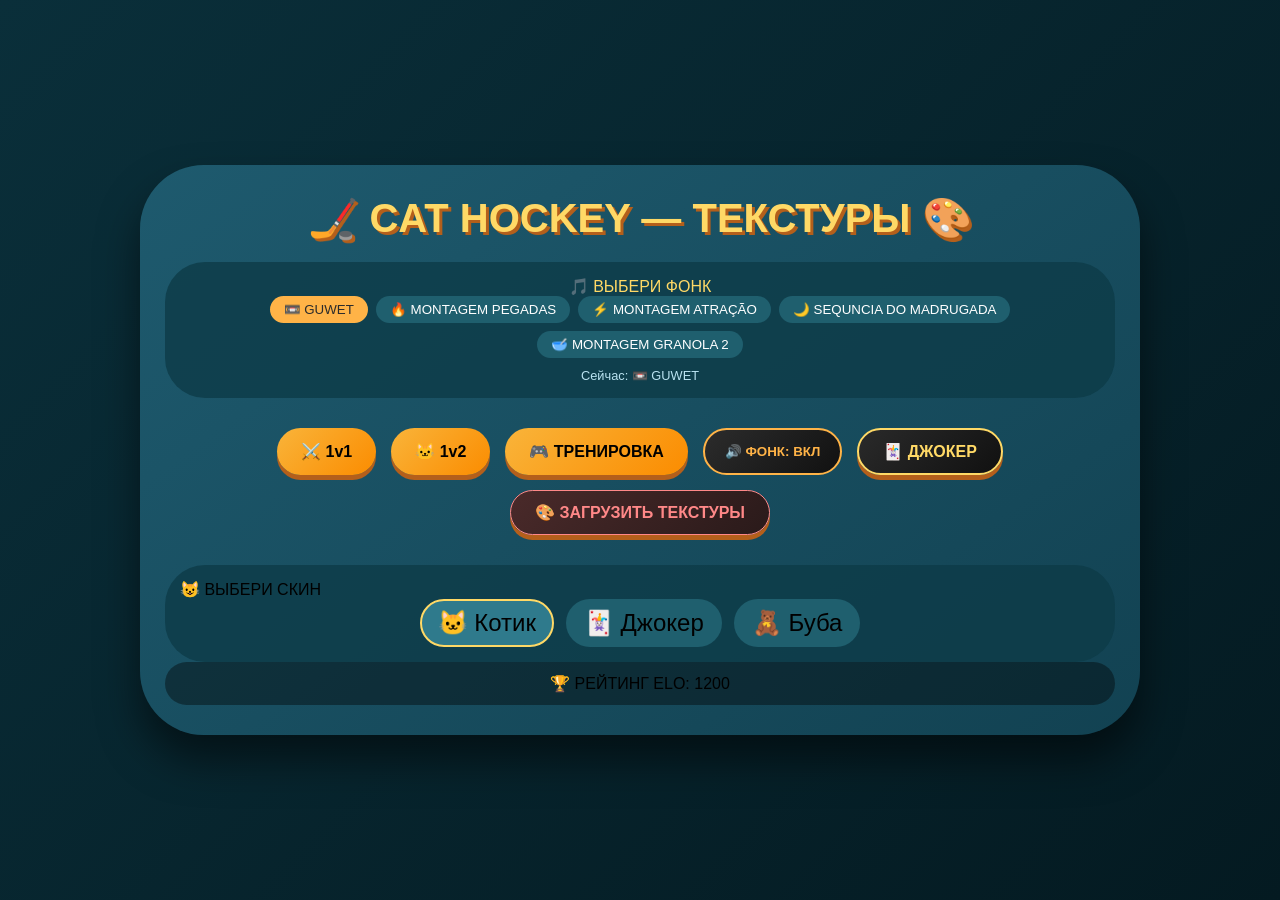
==== game/index.html @ 1088d9c3 "Create index.html" ====
<!DOCTYPE html>
<html lang="ru">
<head>
    <meta charset="UTF-8">
    <meta name="viewport" content="width=device-width, initial-scale=1.0, user-scalable=no, viewport-fit=cover">
    <title>CAT HOCKEY — ЗАГРУЗОЧНОЕ МЕНЮ</title>
    <style>
        * {
            user-select: none;
            touch-action: none;
            box-sizing: border-box;
            margin: 0;
            padding: 0;
        }

        body {
            background: linear-gradient(135deg, #0a2f3a 0%, #041a21 100%);
            min-height: 100vh;
            display: flex;
            justify-content: center;
            align-items: center;
            font-family: 'Segoe UI', 'Quicksand', sans-serif;
            padding: 20px;
            overscroll-behavior: none;
        }

        .main-menu {
            background: linear-gradient(145deg, #1e5a6e, #124252);
            border-radius: 64px;
            padding: 30px 25px;
            max-width: 1000px;
            width: 100%;
            box-shadow: 0 25px 40px rgba(0,0,0,0.5);
            max-height: 90vh;
            overflow-y: auto;
            overscroll-behavior: contain;
            touch-action: pan-y;
        }

        .game-container {
            background: linear-gradient(145deg, #1e5a6e, #124252);
            border-radius: 64px;
            padding: 30px 25px;
            max-width: 1000px;
            width: 100%;
            box-shadow: 0 25px 40px rgba(0,0,0,0.5);
            touch-action: none;
            overscroll-behavior: none;
        }

        canvas {
            touch-action: none;
            display: block;
            margin: 0 auto;
            border-radius: 32px;
            width: 100%;
            height: auto;
            cursor: none;
            box-shadow: 0 0 0 3px white, 0 0 0 6px #b45f1b;
        }

        .game-title {
            font-size: 2.5rem;
            font-weight: 800;
            color: #ffd966;
            text-shadow: 3px 3px 0 #b45f1b;
            text-align: center;
        }

        .menu-buttons {
            display: flex;
            flex-wrap: wrap;
            gap: 15px;
            justify-content: center;
            margin: 30px 0;
        }

        .mode-btn, .joker-btn, .secret-btn {
            background: linear-gradient(135deg, #f9b43a, #fb8c00);
            border: none;
            font-weight: bold;
            font-size: 1rem;
            padding: 12px 24px;
            border-radius: 60px;
            cursor: pointer;
            box-shadow: 0 5px 0 #b45f1b;
            transition: 0.05s linear;
        }

        .secret-btn {
            background: linear-gradient(135deg, #4a2a2a, #2a1a1a);
            color: #ff8888;
            border: 1px solid #ff8888;
        }

        .joker-btn {
            background: linear-gradient(135deg, #2a2a2a, #111);
            color: #ffd966;
            border: 2px solid #ffd966;
            animation: jokerShake 0.5s infinite;
        }

        @keyframes jokerShake {
            0% { transform: translate(1px, 1px); }
            50% { transform: translate(-1px, -1px); }
            100% { transform: translate(1px, 1px); }
        }

        .fonk-btn {
            background: linear-gradient(135deg, #2c2c2c, #111);
            color: #ffb347;
            border: 2px solid #ffb347;
            padding: 10px 20px;
            border-radius: 60px;
            font-weight: bold;
            cursor: pointer;
        }

        .track-selector {
            background: #0d3b48cc;
            border-radius: 40px;
            padding: 15px;
            margin: 20px 0;
            text-align: center;
        }

        .track-buttons {
            display: flex;
            flex-wrap: wrap;
            justify-content: center;
            gap: 8px;
        }

        .track-btn {
            background: #1f5f6e;
            border: none;
            padding: 6px 14px;
            border-radius: 40px;
            color: white;
            cursor: pointer;
        }

        .track-btn.active {
            background: #ffb347;
            color: #2c2c2c;
        }

        .hidden {
            display: none;
        }

        .stats-panel {
            display: flex;
            justify-content: space-between;
            align-items: center;
            flex-wrap: wrap;
            gap: 12px;
            margin-top: 18px;
            background: #0d2f3bcc;
            padding: 12px 20px;
            border-radius: 60px;
            color: white;
        }

        .back-btn {
            background: #6c757d;
            border: none;
            padding: 8px 20px;
            border-radius: 40px;
            color: white;
            cursor: pointer;
        }

        .skins-grid {
            display: flex;
            gap: 12px;
            justify-content: center;
            flex-wrap: wrap;
        }

        .skin-card {
            background: #1f5f6e;
            border-radius: 30px;
            padding: 8px 16px;
            cursor: pointer;
            text-align: center;
            font-size: 1.5rem;
            border: 2px solid transparent;
            transition: 0.1s;
        }

        .skin-card.selected {
            border-color: #ffd966;
            background: #2f7a8c;
        }

        @media (max-width: 600px) {
            .mode-btn, .joker-btn, .secret-btn { font-size: 0.8rem; padding: 8px 16px; }
            .game-title { font-size: 1.8rem; }
        }

        /* Стили для секретного модального окна (загрузка текстур) */
        .texture-modal {
            position: fixed;
            top: 0;
            left: 0;
            width: 100%;
            height: 100%;
            background: rgba(0,0,0,0.95);
            display: flex;
            justify-content: center;
            align-items: center;
            z-index: 2000;
        }
        .texture-modal-content {
            background: #1e3a3a;
            border-radius: 48px;
            padding: 25px;
            max-width: 400px;
            width: 90%;
            text-align: center;
            border: 3px solid #ffd966;
            color: white;
        }
        .texture-modal-content input {
            margin: 10px 0;
            padding: 8px;
            width: 100%;
            border-radius: 20px;
            border: none;
        }
        .texture-modal-content button {
            margin: 5px;
            padding: 8px 16px;
            border-radius: 30px;
            border: none;
            cursor: pointer;
            font-weight: bold;
        }
    </style>
</head>
<body>

<div id="mainMenu" class="main-menu">
    <div class="game-title">🏒 CAT HOCKEY — ТЕКСТУРЫ 🎨</div>
    
    <div class="track-selector">
        <div style="color:#ffd966;">🎵 ВЫБЕРИ ФОНК</div>
        <div class="track-buttons" id="trackButtonsContainer"></div>
        <div style="margin-top:10px; font-size:0.8rem; color:#b9e2f0;" id="currentTrackLabel">Сейчас: GUWET PHONK</div>
    </div>

    <div class="menu-buttons">
        <button class="mode-btn" data-mode="1v1">⚔️ 1v1</button>
        <button class="mode-btn" data-mode="1v2">🐱 1v2</button>
        <button class="mode-btn" data-mode="training">🎮 ТРЕНИРОВКА</button>
        <button class="fonk-btn" id="fonkControlBtn">🔊 ФОНК: ВКЛ</button>
        <button class="joker-btn" id="jokerBtn">🃏 ДЖОКЕР</button>
        <button class="secret-btn" id="openTextureBtn">🎨 ЗАГРУЗИТЬ ТЕКСТУРЫ</button>
    </div>

    <div class="skins-section" style="background:#0d3b48cc; border-radius:40px; padding:15px; margin-top:20px;">
        <div class="skins-title">😺 ВЫБЕРИ СКИН</div>
        <div class="skins-grid">
            <div class="skin-card" data-skin="🐱">🐱 Котик</div>
            <div class="skin-card" data-skin="🃏" data-special="joker">🃏 Джокер</div>
            <div class="skin-card" data-skin="🧸" data-special="buba">🧸 Буба</div>
        </div>
    </div>

    <div class="elo-preview" style="background:#00000066; border-radius:40px; padding:12px; text-align:center;">
        🏆 РЕЙТИНГ ELO: <span id="menuElo">1200</span>
    </div>
</div>

<div id="gameContainer" class="game-container hidden">
    <canvas id="gameCanvas" width="800" height="500"></canvas>
    <div class="stats-panel">
        <button id="backToMenuBtn" class="back-btn">🏠 МЕНЮ</button>
        <span>🐱 <span id="playerScore">0</span> : <span id="enemyScore">0</span> 🤖</span>
        <button id="resetMatchBtn" class="back-btn">🔄 СБРОС</button>
    </div>
</div>

<script>
    // ========== КАСТОМНЫЕ ТЕКСТУРЫ ==========
    let customIce = localStorage.getItem('customIce');
    let customCat = localStorage.getItem('customCat');
    let customEnemy = localStorage.getItem('customEnemy');
    
    const defaultIce = new Image();
    defaultIce.src = 'https://raw.githubusercontent.com/Artiktopik11/cat_hokey/main/game/of-ice-hockey-rink-textures-blue-ice-ice-rink-top-view-illustration-background-vector.jpg';
    const iceImage = new Image();
    const catImage = new Image();
    const enemyImage = new Image();
    
    if (customIce) iceImage.src = customIce;
    if (customCat) catImage.src = customCat;
    if (customEnemy) enemyImage.src = customEnemy;
    
    // ========== ДЖОКЕР ==========
    const jokerImage = new Image();
    jokerImage.src = 'https://raw.githubusercontent.com/Artiktopik11/cat_hokey/45be688f6e4f2f049f0396648eaae16518fbc074/game/joker-_1_.jpg';
    
    function showJokerRage() {
        const modal = document.createElement('div');
        modal.className = 'modal';
        modal.innerHTML = `
            <div class="modal-content" style="background:#1e3a3a; border-radius:48px; padding:20px; text-align:center; border:4px solid #ff4444;">
                <img src="${jokerImage.src}" style="width:100%; border-radius:32px;">
                <div style="font-family:'Courier New'; font-size:1.5rem; color:#ff4444; margin:15px;">💢 В СМЫСЛЕ БЛЯДЬ НЕ АКТИВИРОВАНА? 💢<br>Я БАЛЛЫ ПОЛГОДА КОПИЛ! 🎴</div>
                <button onclick="this.parentElement.parentElement.remove()" style="background:#ff4444; padding:10px 20px; border-radius:30px; border:none;">ЗАКРЫТЬ</button>
            </div>
        `;
        document.body.appendChild(modal);
    }
    
    // ========== МЕНЮ ЗАГРУЗКИ ТЕКСТУР ==========
    function openTextureMenu() {
        const modal = document.createElement('div');
        modal.className = 'texture-modal';
        modal.innerHTML = `
            <div class="texture-modal-content">
                <h3>🎨 ЗАГРУЗИ СВОИ ТЕКСТУРЫ</h3>
                <label>🧊 Лёд (фон):</label>
                <input type="file" id="iceInput" accept="image/*">
                <label>🐱 Кот (игрок):</label>
                <input type="file" id="catInput" accept="image/*">
                <label>👾 Враг:</label>
                <input type="file" id="enemyInput" accept="image/*">
                <div style="display: flex; justify-content: space-between; margin-top: 15px;">
                    <button id="resetTexturesBtn">СБРОСИТЬ ВСЁ</button>
                    <button id="closeTextureBtn">ЗАКРЫТЬ</button>
                </div>
                <small style="display: block; margin-top: 10px;">※ Картинки сохранятся в браузере</small>
            </div>
        `;
        document.body.appendChild(modal);
        
        modal.querySelector('#iceInput').onchange = (e) => {
            const file = e.target.files[0];
            if (file) {
                const reader = new FileReader();
                reader.onload = (ev) => {
                    localStorage.setItem('customIce', ev.target.result);
                    iceImage.src = ev.target.result;
                    alert('Лёд загружен! Перезайди в игру для обновления.');
                };
                reader.readAsDataURL(file);
            }
        };
        modal.querySelector('#catInput').onchange = (e) => {
            const file = e.target.files[0];
            if (file) {
                const reader = new FileReader();
                reader.onload = (ev) => {
                    localStorage.setItem('customCat', ev.target.result);
                    catImage.src = ev.target.result;
                    alert('Кот загружен! Перезайди в игру.');
                };
                reader.readAsDataURL(file);
            }
        };
        modal.querySelector('#enemyInput').onchange = (e) => {
            const file = e.target.files[0];
            if (file) {
                const reader = new FileReader();
                reader.onload = (ev) => {
                    localStorage.setItem('customEnemy', ev.target.result);
                    enemyImage.src = ev.target.result;
                    alert('Враг загружен!');
                };
                reader.readAsDataURL(file);
            }
        };
        modal.querySelector('#resetTexturesBtn').onclick = () => {
            localStorage.removeItem('customIce');
            localStorage.removeItem('customCat');
            localStorage.removeItem('customEnemy');
            iceImage.src = defaultIce.src;
            catImage.src = '';
            enemyImage.src = '';
            alert('Текстуры сброшены! Обнови страницу.');
            modal.remove();
            location.reload();
        };
        modal.querySelector('#closeTextureBtn').onclick = () => modal.remove();
    }
    
    // ========== ТРЕКИ (5 штук) ==========
    const TRACKS = {
        guwet: { name: '📼 GUWET', url: '033109582300.mp3' },
        montagem: { name: '🔥 MONTAGEM PEGADAS', url: 'n0m1ko%2C%20NVXUS%20%E2%80%94%20MONTAGEM%20PEGADAS%20(www.lightaudio.ru)%20(1).mp3' },
        montagemAtracao: { name: '⚡ MONTAGEM ATRAÇÃO', url: 'Blxze! , DJ LXILL, NVXUS — MONTAGEM ATRAÇÃO (www.lightaudio.ru).mp3' },
        sequencia: { name: '🌙 SEQUNCIA DO MADRUGADA', url: 'Elias_EE_-_SEQUNCIA_DO_MADRUGADA_ALT_VER_-_SLOWED_79679509.mp3' },
        granola: { name: '🥣 MONTAGEM GRANOLA 2', url: 'NVXUS, AzuriusS, BLXZE! , DJ LXILL — MONTAGEM GRANOLA 2 (www.lightaudio.ru).mp3' }
    };
    
    // Звуки
    const hitSound = new Audio('Udar.mp3');
    const whistleSound = new Audio('svistok.mp3');
    const crowdSound = new Audio('tribuna.mp3');
    crowdSound.loop = true;
    crowdSound.volume = 0.3;
    
    function playHit() { if (gameActive) { hitSound.currentTime = 0; hitSound.play().catch(e => {}); } }
    function playWhistle() { if (gameActive) { whistleSound.currentTime = 0; whistleSound.play().catch(e => {}); } }
    
    let currentTrackId = 'guwet';
    let audio = new Audio();
    let fonkEnabled = true;
    let gameActive = false;
    let selectedSkin = '🐱';
    let currentElo = 1200;
    let playerScore = 0, enemyScore = 0;
    let playerX = 365, enemyX = 365;
    let puck = { x: 400, y: 250, vx: 2.2, vy: -2.2, r: 9 };
    
    const canvas = document.getElementById('gameCanvas');
    const ctx = canvas.getContext('2d');
    canvas.width = 800; canvas.height = 500;
    
    function buildTrackButtons() {
        const container = document.getElementById('trackButtonsContainer');
        container.innerHTML = '';
        for (const [id, track] of Object.entries(TRACKS)) {
            const btn = document.createElement('button');
            btn.className = 'track-btn' + (id === currentTrackId ? ' active' : '');
            btn.textContent = track.name;
            btn.onclick = () => loadTrack(id);
            container.appendChild(btn);
        }
    }
    
    function loadTrack(trackId) {
        const track = TRACKS[trackId];
        if (!track) return;
        const wasPlaying = fonkEnabled && !audio.paused;
        audio.pause();
        audio = new Audio(track.url);
        audio.loop = true;
        audio.volume = 0.7;
        if (wasPlaying && fonkEnabled) audio.play().catch(e => {});
        currentTrackId = trackId;
        document.getElementById('currentTrackLabel').innerHTML = `Сейчас: ${track.name}`;
        document.querySelectorAll('.track-btn').forEach(btn => btn.classList.remove('active'));
        const idx = Object.keys(TRACKS).indexOf(trackId);
        if (document.querySelectorAll('.track-btn')[idx]) 
            document.querySelectorAll('.track-btn')[idx].classList.add('active');
    }
    
    function toggleFonk() {
        const btn = document.getElementById('fonkControlBtn');
        if (fonkEnabled) {
            audio.pause();
            fonkEnabled = false;
            btn.innerHTML = '🔇 ФОНК: ВЫКЛ';
            btn.style.background = '#444';
        } else {
            audio.play().catch(e => {});
            fonkEnabled = true;
            btn.innerHTML = '🔊 ФОНК: ВКЛ';
            btn.style.background = 'linear-gradient(135deg, #2c2c2c, #111)';
        }
    }
    
    function firstPlay() {
        if (fonkEnabled && audio.paused) audio.play().catch(e => {});
        document.removeEventListener('click', firstPlay);
        document.removeEventListener('touchstart', firstPlay);
    }
    document.addEventListener('click', firstPlay);
    document.addEventListener('touchstart', firstPlay);
    
    function updateGame() {
        if (!gameActive) return;
        puck.x += puck.vx;
        puck.y += puck.vy;
        if (puck.x - puck.r <= 0 || puck.x + puck.r >= 800) { puck.vx = -puck.vx; playHit(); }
        if (puck.y - puck.r <= 0) { puck.vy = Math.abs(puck.vy); playHit(); }
        if (puck.y + puck.r >= 485) { enemyScore++; playWhistle(); updateUI(); resetPuck(); }
        if (puck.y - puck.r <= 15) { playerScore++; playWhistle(); updateUI(); resetPuck(); }
        if (puck.y + puck.r >= 450 && puck.x + puck.r >= playerX && puck.x - puck.r <= playerX + 70) {
            let angle = ((puck.x - playerX) / 70 - 0.5) * 1.6;
            let sp = Math.hypot(puck.vx, puck.vy) * 1.08;
            puck.vx = Math.cos(angle) * sp;
            puck.vy = -Math.abs(Math.sin(angle) * sp);
            puck.y = 449 - puck.r;
            playHit();
        }
        let target = puck.x - 35;
        target = Math.min(Math.max(target, 10), 720);
        enemyX += (target - enemyX) * 0.09;
        if (puck.y - puck.r <= 51 && puck.y + puck.r >= 25 && puck.x + puck.r >= enemyX && puck.x - puck.r <= enemyX + 70) {
            let angle = ((puck.x - enemyX) / 70 - 0.5) * 1.5;
            let sp = Math.hypot(puck.vx, puck.vy) * 1.05;
            puck.vx = Math.cos(angle) * sp;
            puck.vy = Math.abs(Math.sin(angle) * sp);
            puck.y = 52;
            playHit();
        }
    }
    
    function resetPuck() { puck = { x: 400, y: 250, vx: (Math.random() - 0.5) * 3.5, vy: (Math.random() - 0.5) * 3, r: 9 }; }
    function updateUI() {
        document.getElementById('playerScore').innerText = playerScore;
        document.getElementById('enemyScore').innerText = enemyScore;
    }
    
    function draw() {
        ctx.clearRect(0, 0, 800, 500);
        // Фон (кастомный лёд или стандартный)
        if (customIce && iceImage.complete) ctx.drawImage(iceImage, 0, 0, 800, 500);
        else if (defaultIce.complete) ctx.drawImage(defaultIce, 0, 0, 800, 500);
        else { ctx.fillStyle = '#aacfaa'; ctx.fillRect(0, 0, 800, 500); }
        
        // Игрок (кастомный кот или скин-эмодзи)
        if (customCat && catImage.complete) ctx.drawImage(catImage, playerX, 450, 70, 26);
        else {
            ctx.fillStyle = '#4a704a';
            ctx.fillRect(playerX, 450, 70, 26);
            ctx.font = '26px monospace';
            ctx.fillStyle = '#f9f2cf';
            let skinChar = selectedSkin === '🃏' ? '🃏' : (selectedSkin === '🧸' ? '🧸' : '🐱');
            ctx.fillText(skinChar, playerX+22, 470);
        }
        
        // Враг (кастомный или стандартный)
        if (customEnemy && enemyImage.complete) ctx.drawImage(enemyImage, enemyX, 25, 70, 26);
        else {
            ctx.fillStyle = '#b57a4a';
            ctx.fillRect(enemyX, 25, 70, 26);
            ctx.fillStyle = '#2f2a1f';
            ctx.fillText('😾', enemyX+24, 48);
        }
        
        ctx.fillStyle = '#2a3a2a';
        ctx.beginPath();
        ctx.arc(puck.x, puck.y, 8, 0, Math.PI*2);
        ctx.fill();
    }
    
    function loop() { updateGame(); draw(); requestAnimationFrame(loop); }
    
    function startGame(mode) {
        gameActive = true;
        playerScore = 0; enemyScore = 0;
        updateUI(); resetPuck(); playerX = 365; enemyX = 365;
        if (crowdSound.paused) crowdSound.play().catch(e => {});
        document.getElementById('mainMenu').classList.add('hidden');
        document.getElementById('gameContainer').classList.remove('hidden');
    }
    
    function back() {
        gameActive = false;
        crowdSound.pause(); crowdSound.currentTime = 0;
        document.getElementById('mainMenu').classList.remove('hidden');
        document.getElementById('gameContainer').classList.add('hidden');
    }
    
    function resetMatch() { playerScore = 0; enemyScore = 0; updateUI(); resetPuck(); gameActive = true; }
    
    function move(e) {
        if (!gameActive) return;
        let rect = canvas.getBoundingClientRect();
        let x = (e.clientX - rect.left) * (800 / rect.width);
        playerX = Math.min(Math.max(x - 35, 10), 720);
    }
    
    canvas.addEventListener('mousemove', move);
    canvas.addEventListener('touchmove', (e) => { e.preventDefault(); if(e.touches[0]) move(e.touches[0]); });
    canvas.addEventListener('touchstart', (e) => e.preventDefault());
    
    document.querySelectorAll('[data-mode]').forEach(btn => btn.onclick = () => startGame(btn.getAttribute('data-mode')));
    document.querySelectorAll('.skin-card').forEach(card => {
        card.onclick = () => {
            document.querySelectorAll('.skin-card').forEach(c => c.classList.remove('selected'));
            card.classList.add('selected');
            selectedSkin = card.getAttribute('data-skin');
        };
    });
    document.querySelector('.skin-card').classList.add('selected');
    
    document.getElementById('fonkControlBtn').onclick = toggleFonk;
    document.getElementById('backToMenuBtn').onclick = back;
    document.getElementById('resetMatchBtn').onclick = resetMatch;
    document.getElementById('jokerBtn').onclick = showJokerRage;
    document.getElementById('openTextureBtn').onclick = openTextureMenu;
    
    // Секретная комбинация клавиш F1
    document.addEventListener('keydown', (e) => {
        if (e.key === 'F1') {
            e.preventDefault();
            openTextureMenu();
        }
    });
    
    buildTrackButtons();
    loadTrack('guwet');
    
    const saved = localStorage.getItem('cat_elo');
    if(saved) currentElo = parseInt(saved);
    document.getElementById('menuElo').innerText = currentElo;
    
    loop();
</script>
</body>
  </html>
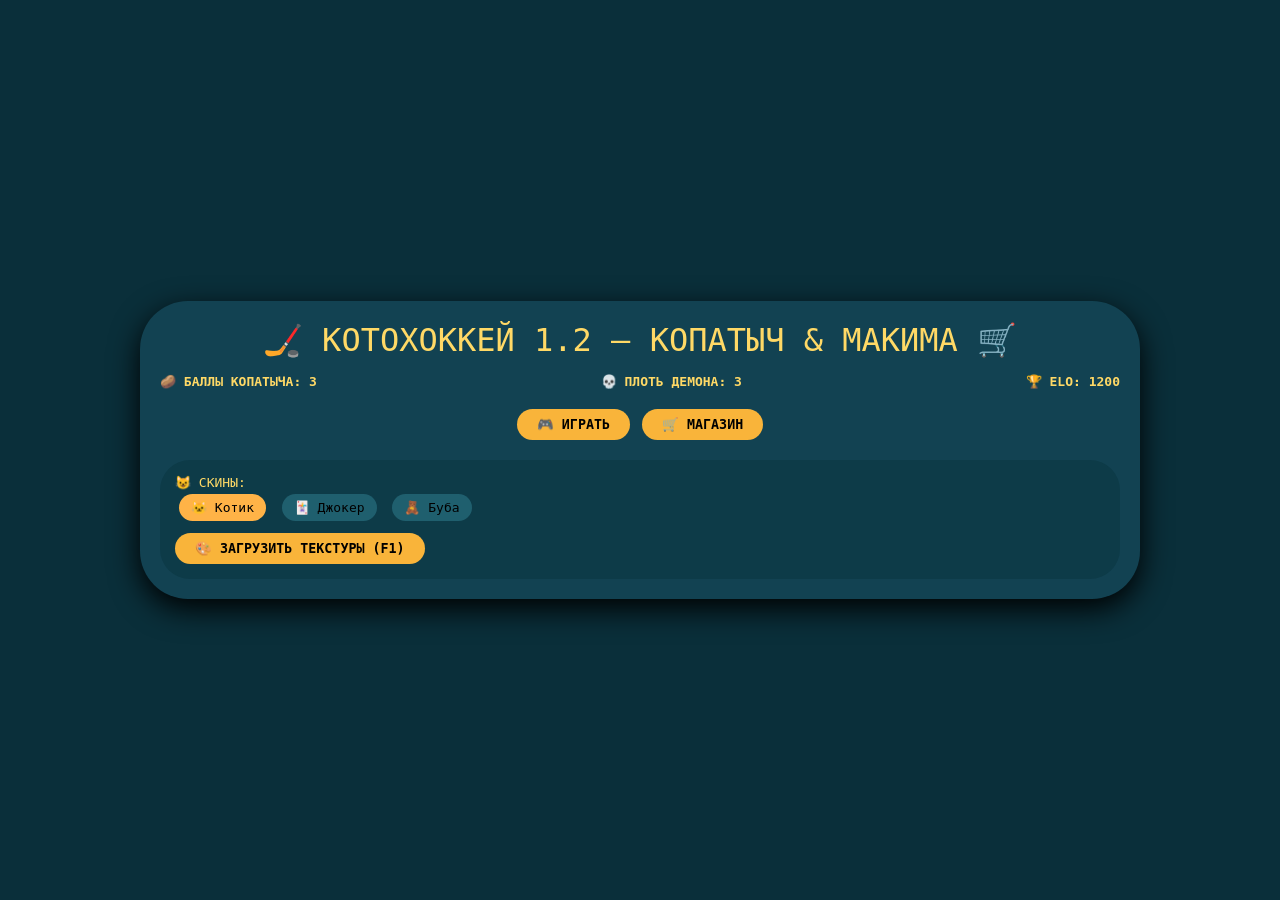
==== commit 13b6d236: "Create index.html" ====
--- a/game/index.html
+++ b/game/index.html
@@ -2,607 +2,220 @@
 <html lang="ru">
 <head>
     <meta charset="UTF-8">
-    <meta name="viewport" content="width=device-width, initial-scale=1.0, user-scalable=no, viewport-fit=cover">
-    <title>CAT HOCKEY — ЗАГРУЗОЧНОЕ МЕНЮ</title>
+    <meta name="viewport" content="width=device-width, initial-scale=1.0, user-scalable=no">
+    <title>CAT HOCKEY 1.2 — КОПАТЫЧ И МАКИМА</title>
     <style>
-        * {
-            user-select: none;
-            touch-action: none;
-            box-sizing: border-box;
-            margin: 0;
-            padding: 0;
-        }
-
-        body {
-            background: linear-gradient(135deg, #0a2f3a 0%, #041a21 100%);
-            min-height: 100vh;
-            display: flex;
-            justify-content: center;
-            align-items: center;
-            font-family: 'Segoe UI', 'Quicksand', sans-serif;
-            padding: 20px;
-            overscroll-behavior: none;
-        }
-
-        .main-menu {
-            background: linear-gradient(145deg, #1e5a6e, #124252);
-            border-radius: 64px;
-            padding: 30px 25px;
-            max-width: 1000px;
-            width: 100%;
-            box-shadow: 0 25px 40px rgba(0,0,0,0.5);
-            max-height: 90vh;
-            overflow-y: auto;
-            overscroll-behavior: contain;
-            touch-action: pan-y;
-        }
-
-        .game-container {
-            background: linear-gradient(145deg, #1e5a6e, #124252);
-            border-radius: 64px;
-            padding: 30px 25px;
-            max-width: 1000px;
-            width: 100%;
-            box-shadow: 0 25px 40px rgba(0,0,0,0.5);
-            touch-action: none;
-            overscroll-behavior: none;
-        }
-
-        canvas {
-            touch-action: none;
-            display: block;
-            margin: 0 auto;
-            border-radius: 32px;
-            width: 100%;
-            height: auto;
-            cursor: none;
-            box-shadow: 0 0 0 3px white, 0 0 0 6px #b45f1b;
-        }
-
-        .game-title {
-            font-size: 2.5rem;
-            font-weight: 800;
-            color: #ffd966;
-            text-shadow: 3px 3px 0 #b45f1b;
-            text-align: center;
-        }
-
-        .menu-buttons {
-            display: flex;
-            flex-wrap: wrap;
-            gap: 15px;
-            justify-content: center;
-            margin: 30px 0;
-        }
-
-        .mode-btn, .joker-btn, .secret-btn {
-            background: linear-gradient(135deg, #f9b43a, #fb8c00);
-            border: none;
-            font-weight: bold;
-            font-size: 1rem;
-            padding: 12px 24px;
-            border-radius: 60px;
-            cursor: pointer;
-            box-shadow: 0 5px 0 #b45f1b;
-            transition: 0.05s linear;
-        }
-
-        .secret-btn {
-            background: linear-gradient(135deg, #4a2a2a, #2a1a1a);
-            color: #ff8888;
-            border: 1px solid #ff8888;
-        }
-
-        .joker-btn {
-            background: linear-gradient(135deg, #2a2a2a, #111);
-            color: #ffd966;
-            border: 2px solid #ffd966;
-            animation: jokerShake 0.5s infinite;
-        }
-
-        @keyframes jokerShake {
-            0% { transform: translate(1px, 1px); }
-            50% { transform: translate(-1px, -1px); }
-            100% { transform: translate(1px, 1px); }
-        }
-
-        .fonk-btn {
-            background: linear-gradient(135deg, #2c2c2c, #111);
-            color: #ffb347;
-            border: 2px solid #ffb347;
-            padding: 10px 20px;
-            border-radius: 60px;
-            font-weight: bold;
-            cursor: pointer;
-        }
-
-        .track-selector {
-            background: #0d3b48cc;
-            border-radius: 40px;
-            padding: 15px;
-            margin: 20px 0;
-            text-align: center;
-        }
-
-        .track-buttons {
-            display: flex;
-            flex-wrap: wrap;
-            justify-content: center;
-            gap: 8px;
-        }
-
-        .track-btn {
-            background: #1f5f6e;
-            border: none;
-            padding: 6px 14px;
-            border-radius: 40px;
-            color: white;
-            cursor: pointer;
-        }
-
-        .track-btn.active {
-            background: #ffb347;
-            color: #2c2c2c;
-        }
-
-        .hidden {
-            display: none;
-        }
-
-        .stats-panel {
-            display: flex;
-            justify-content: space-between;
-            align-items: center;
-            flex-wrap: wrap;
-            gap: 12px;
-            margin-top: 18px;
-            background: #0d2f3bcc;
-            padding: 12px 20px;
-            border-radius: 60px;
-            color: white;
-        }
-
-        .back-btn {
-            background: #6c757d;
-            border: none;
-            padding: 8px 20px;
-            border-radius: 40px;
-            color: white;
-            cursor: pointer;
-        }
-
-        .skins-grid {
-            display: flex;
-            gap: 12px;
-            justify-content: center;
-            flex-wrap: wrap;
-        }
-
-        .skin-card {
-            background: #1f5f6e;
-            border-radius: 30px;
-            padding: 8px 16px;
-            cursor: pointer;
-            text-align: center;
-            font-size: 1.5rem;
-            border: 2px solid transparent;
-            transition: 0.1s;
-        }
-
-        .skin-card.selected {
-            border-color: #ffd966;
-            background: #2f7a8c;
-        }
-
-        @media (max-width: 600px) {
-            .mode-btn, .joker-btn, .secret-btn { font-size: 0.8rem; padding: 8px 16px; }
-            .game-title { font-size: 1.8rem; }
-        }
-
-        /* Стили для секретного модального окна (загрузка текстур) */
-        .texture-modal {
-            position: fixed;
-            top: 0;
-            left: 0;
-            width: 100%;
-            height: 100%;
-            background: rgba(0,0,0,0.95);
-            display: flex;
-            justify-content: center;
-            align-items: center;
-            z-index: 2000;
-        }
-        .texture-modal-content {
-            background: #1e3a3a;
-            border-radius: 48px;
-            padding: 25px;
-            max-width: 400px;
-            width: 90%;
-            text-align: center;
-            border: 3px solid #ffd966;
-            color: white;
-        }
-        .texture-modal-content input {
-            margin: 10px 0;
-            padding: 8px;
-            width: 100%;
-            border-radius: 20px;
-            border: none;
-        }
-        .texture-modal-content button {
-            margin: 5px;
-            padding: 8px 16px;
-            border-radius: 30px;
-            border: none;
-            cursor: pointer;
-            font-weight: bold;
-        }
+        * { user-select: none; touch-action: none; box-sizing: border-box; margin: 0; padding: 0; }
+        body { background: #0a2f3a; min-height: 100vh; display: flex; justify-content: center; align-items: center; font-family: monospace; padding: 20px; }
+        .main-menu, .game-container { background: #124252; border-radius: 48px; padding: 20px; max-width: 1000px; width: 100%; box-shadow: 0 10px 30px black; }
+        .game-title { font-size: 2rem; color: #ffd966; text-align: center; margin-bottom: 15px; }
+        .menu-buttons { display: flex; flex-wrap: wrap; gap: 12px; justify-content: center; margin: 20px 0; }
+        button { background: #f9b43a; border: none; padding: 8px 20px; border-radius: 40px; font-weight: bold; cursor: pointer; font-family: monospace; }
+        .shop-panel, .skins-panel { background: #0d3b48; border-radius: 30px; padding: 15px; margin-top: 15px; }
+        .valuta { display: flex; justify-content: space-between; margin-bottom: 15px; color: #ffd966; font-weight: bold; }
+        .hidden { display: none; }
+        canvas { width: 100%; border-radius: 32px; background: #b9e6f5; cursor: none; }
+        .stats { display: flex; justify-content: space-between; margin-top: 10px; color: white; }
+        .skin-card { display: inline-block; background: #1f5f6e; padding: 6px 12px; border-radius: 30px; cursor: pointer; margin: 4px; }
+        .skin-card.selected { background: #ffb347; color: black; }
+        @media (max-width: 600px) { button { padding: 6px 12px; font-size: 0.8rem; } .game-title { font-size: 1.5rem; } }
     </style>
 </head>
 <body>
-
 <div id="mainMenu" class="main-menu">
-    <div class="game-title">🏒 CAT HOCKEY — ТЕКСТУРЫ 🎨</div>
-    
-    <div class="track-selector">
-        <div style="color:#ffd966;">🎵 ВЫБЕРИ ФОНК</div>
-        <div class="track-buttons" id="trackButtonsContainer"></div>
-        <div style="margin-top:10px; font-size:0.8rem; color:#b9e2f0;" id="currentTrackLabel">Сейчас: GUWET PHONK</div>
-    </div>
-
+    <div class="game-title">🏒 КОТОХОККЕЙ 1.2 — КОПАТЫЧ & МАКИМА 🛒</div>
+    <div class="valuta">
+        <span>🥔 БАЛЛЫ КОПАТЫЧА: <span id="kopatychPoints">0</span></span>
+        <span>💀 ПЛОТЬ ДЕМОНА: <span id="ganniPoints">0</span></span>
+        <span>🏆 ELO: <span id="elo">1200</span></span>
+    </div>
     <div class="menu-buttons">
-        <button class="mode-btn" data-mode="1v1">⚔️ 1v1</button>
-        <button class="mode-btn" data-mode="1v2">🐱 1v2</button>
-        <button class="mode-btn" data-mode="training">🎮 ТРЕНИРОВКА</button>
-        <button class="fonk-btn" id="fonkControlBtn">🔊 ФОНК: ВКЛ</button>
-        <button class="joker-btn" id="jokerBtn">🃏 ДЖОКЕР</button>
-        <button class="secret-btn" id="openTextureBtn">🎨 ЗАГРУЗИТЬ ТЕКСТУРЫ</button>
-    </div>
-
-    <div class="skins-section" style="background:#0d3b48cc; border-radius:40px; padding:15px; margin-top:20px;">
-        <div class="skins-title">😺 ВЫБЕРИ СКИН</div>
-        <div class="skins-grid">
-            <div class="skin-card" data-skin="🐱">🐱 Котик</div>
-            <div class="skin-card" data-skin="🃏" data-special="joker">🃏 Джокер</div>
-            <div class="skin-card" data-skin="🧸" data-special="buba">🧸 Буба</div>
+        <button id="playBtn">🎮 ИГРАТЬ</button>
+        <button id="shopBtn">🛒 МАГАЗИН</button>
+    </div>
+    <div id="shopPanel" class="shop-panel hidden">
+        <h3 style="color:#ffd966">МАГАЗИН (КОПАТЫЧ + МАКИМА)</h3>
+        <button id="buyShield">📚 ЩИТ (учебник) — 2🥔</button>
+        <button id="buyChainsaw">⛓️ РЕЖИМ БЕНЗОПИЛА — 3🥔</button>
+        <button id="buyWaterKatana">💧 КАТАНА ВОДЫ (ГЛЫБА) — 7💀</button>
+        <button id="exchangeBtn">🔄 ОБМЕН: 1🥔 ↔ 3💀</button>
+        <button id="closeShopBtn">❌ ЗАКРЫТЬ</button>
+    </div>
+    <div class="skins-panel">
+        <div style="color:#ffd966">😺 СКИНЫ:</div>
+        <div id="skins">
+            <span class="skin-card" data-skin="🐱">🐱 Котик</span>
+            <span class="skin-card" data-skin="🃏">🃏 Джокер</span>
+            <span class="skin-card" data-skin="🧸">🧸 Буба</span>
         </div>
-    </div>
-
-    <div class="elo-preview" style="background:#00000066; border-radius:40px; padding:12px; text-align:center;">
-        🏆 РЕЙТИНГ ELO: <span id="menuElo">1200</span>
+        <button id="textureBtn" style="margin-top:8px;">🎨 ЗАГРУЗИТЬ ТЕКСТУРЫ (F1)</button>
     </div>
 </div>
-
 <div id="gameContainer" class="game-container hidden">
     <canvas id="gameCanvas" width="800" height="500"></canvas>
-    <div class="stats-panel">
-        <button id="backToMenuBtn" class="back-btn">🏠 МЕНЮ</button>
+    <div class="stats">
+        <button id="backToMenuBtn">🏠 МЕНЮ</button>
         <span>🐱 <span id="playerScore">0</span> : <span id="enemyScore">0</span> 🤖</span>
-        <button id="resetMatchBtn" class="back-btn">🔄 СБРОС</button>
+        <button id="resetMatchBtn">🔄 СБРОС</button>
     </div>
 </div>
-
 <script>
-    // ========== КАСТОМНЫЕ ТЕКСТУРЫ ==========
-    let customIce = localStorage.getItem('customIce');
-    let customCat = localStorage.getItem('customCat');
-    let customEnemy = localStorage.getItem('customEnemy');
-    
-    const defaultIce = new Image();
-    defaultIce.src = 'https://raw.githubusercontent.com/Artiktopik11/cat_hokey/main/game/of-ice-hockey-rink-textures-blue-ice-ice-rink-top-view-illustration-background-vector.jpg';
-    const iceImage = new Image();
-    const catImage = new Image();
-    const enemyImage = new Image();
-    
-    if (customIce) iceImage.src = customIce;
-    if (customCat) catImage.src = customCat;
-    if (customEnemy) enemyImage.src = customEnemy;
-    
-    // ========== ДЖОКЕР ==========
-    const jokerImage = new Image();
-    jokerImage.src = 'https://raw.githubusercontent.com/Artiktopik11/cat_hokey/45be688f6e4f2f049f0396648eaae16518fbc074/game/joker-_1_.jpg';
-    
-    function showJokerRage() {
-        const modal = document.createElement('div');
-        modal.className = 'modal';
-        modal.innerHTML = `
-            <div class="modal-content" style="background:#1e3a3a; border-radius:48px; padding:20px; text-align:center; border:4px solid #ff4444;">
-                <img src="${jokerImage.src}" style="width:100%; border-radius:32px;">
-                <div style="font-family:'Courier New'; font-size:1.5rem; color:#ff4444; margin:15px;">💢 В СМЫСЛЕ БЛЯДЬ НЕ АКТИВИРОВАНА? 💢<br>Я БАЛЛЫ ПОЛГОДА КОПИЛ! 🎴</div>
-                <button onclick="this.parentElement.parentElement.remove()" style="background:#ff4444; padding:10px 20px; border-radius:30px; border:none;">ЗАКРЫТЬ</button>
-            </div>
-        `;
-        document.body.appendChild(modal);
-    }
-    
-    // ========== МЕНЮ ЗАГРУЗКИ ТЕКСТУР ==========
-    function openTextureMenu() {
-        const modal = document.createElement('div');
-        modal.className = 'texture-modal';
-        modal.innerHTML = `
-            <div class="texture-modal-content">
-                <h3>🎨 ЗАГРУЗИ СВОИ ТЕКСТУРЫ</h3>
-                <label>🧊 Лёд (фон):</label>
-                <input type="file" id="iceInput" accept="image/*">
-                <label>🐱 Кот (игрок):</label>
-                <input type="file" id="catInput" accept="image/*">
-                <label>👾 Враг:</label>
-                <input type="file" id="enemyInput" accept="image/*">
-                <div style="display: flex; justify-content: space-between; margin-top: 15px;">
-                    <button id="resetTexturesBtn">СБРОСИТЬ ВСЁ</button>
-                    <button id="closeTextureBtn">ЗАКРЫТЬ</button>
-                </div>
-                <small style="display: block; margin-top: 10px;">※ Картинки сохранятся в браузере</small>
-            </div>
-        `;
-        document.body.appendChild(modal);
-        
-        modal.querySelector('#iceInput').onchange = (e) => {
-            const file = e.target.files[0];
-            if (file) {
-                const reader = new FileReader();
-                reader.onload = (ev) => {
-                    localStorage.setItem('customIce', ev.target.result);
-                    iceImage.src = ev.target.result;
-                    alert('Лёд загружен! Перезайди в игру для обновления.');
-                };
-                reader.readAsDataURL(file);
-            }
-        };
-        modal.querySelector('#catInput').onchange = (e) => {
-            const file = e.target.files[0];
-            if (file) {
-                const reader = new FileReader();
-                reader.onload = (ev) => {
-                    localStorage.setItem('customCat', ev.target.result);
-                    catImage.src = ev.target.result;
-                    alert('Кот загружен! Перезайди в игру.');
-                };
-                reader.readAsDataURL(file);
-            }
-        };
-        modal.querySelector('#enemyInput').onchange = (e) => {
-            const file = e.target.files[0];
-            if (file) {
-                const reader = new FileReader();
-                reader.onload = (ev) => {
-                    localStorage.setItem('customEnemy', ev.target.result);
-                    enemyImage.src = ev.target.result;
-                    alert('Враг загружен!');
-                };
-                reader.readAsDataURL(file);
-            }
-        };
-        modal.querySelector('#resetTexturesBtn').onclick = () => {
-            localStorage.removeItem('customIce');
-            localStorage.removeItem('customCat');
-            localStorage.removeItem('customEnemy');
-            iceImage.src = defaultIce.src;
-            catImage.src = '';
-            enemyImage.src = '';
-            alert('Текстуры сброшены! Обнови страницу.');
-            modal.remove();
-            location.reload();
-        };
-        modal.querySelector('#closeTextureBtn').onclick = () => modal.remove();
-    }
-    
-    // ========== ТРЕКИ (5 штук) ==========
-    const TRACKS = {
-        guwet: { name: '📼 GUWET', url: '033109582300.mp3' },
-        montagem: { name: '🔥 MONTAGEM PEGADAS', url: 'n0m1ko%2C%20NVXUS%20%E2%80%94%20MONTAGEM%20PEGADAS%20(www.lightaudio.ru)%20(1).mp3' },
-        montagemAtracao: { name: '⚡ MONTAGEM ATRAÇÃO', url: 'Blxze! , DJ LXILL, NVXUS — MONTAGEM ATRAÇÃO (www.lightaudio.ru).mp3' },
-        sequencia: { name: '🌙 SEQUNCIA DO MADRUGADA', url: 'Elias_EE_-_SEQUNCIA_DO_MADRUGADA_ALT_VER_-_SLOWED_79679509.mp3' },
-        granola: { name: '🥣 MONTAGEM GRANOLA 2', url: 'NVXUS, AzuriusS, BLXZE! , DJ LXILL — MONTAGEM GRANOLA 2 (www.lightaudio.ru).mp3' }
-    };
-    
-    // Звуки
-    const hitSound = new Audio('Udar.mp3');
-    const whistleSound = new Audio('svistok.mp3');
-    const crowdSound = new Audio('tribuna.mp3');
-    crowdSound.loop = true;
-    crowdSound.volume = 0.3;
-    
-    function playHit() { if (gameActive) { hitSound.currentTime = 0; hitSound.play().catch(e => {}); } }
-    function playWhistle() { if (gameActive) { whistleSound.currentTime = 0; whistleSound.play().catch(e => {}); } }
-    
-    let currentTrackId = 'guwet';
-    let audio = new Audio();
-    let fonkEnabled = true;
+    // ========== ИНИЦИАЛИЗАЦИЯ ==========
+    let kopatych = localStorage.getItem('kopatych') ? parseInt(localStorage.getItem('kopatych')) : 3;
+    let ganni = localStorage.getItem('ganni') ? parseInt(localStorage.getItem('ganni')) : 3;
+    let elo = localStorage.getItem('elo') ? parseInt(localStorage.getItem('elo')) : 1200;
+    let selectedSkin = localStorage.getItem('skin') || '🐱';
+    let activeBuff = { shield: false, chainsaw: false, waterKatana: false };
     let gameActive = false;
-    let selectedSkin = '🐱';
-    let currentElo = 1200;
     let playerScore = 0, enemyScore = 0;
     let playerX = 365, enemyX = 365;
     let puck = { x: 400, y: 250, vx: 2.2, vy: -2.2, r: 9 };
-    
-    const canvas = document.getElementById('gameCanvas');
-    const ctx = canvas.getContext('2d');
-    canvas.width = 800; canvas.height = 500;
-    
-    function buildTrackButtons() {
-        const container = document.getElementById('trackButtonsContainer');
-        container.innerHTML = '';
-        for (const [id, track] of Object.entries(TRACKS)) {
-            const btn = document.createElement('button');
-            btn.className = 'track-btn' + (id === currentTrackId ? ' active' : '');
-            btn.textContent = track.name;
-            btn.onclick = () => loadTrack(id);
-            container.appendChild(btn);
-        }
-    }
-    
-    function loadTrack(trackId) {
-        const track = TRACKS[trackId];
-        if (!track) return;
-        const wasPlaying = fonkEnabled && !audio.paused;
-        audio.pause();
-        audio = new Audio(track.url);
-        audio.loop = true;
-        audio.volume = 0.7;
-        if (wasPlaying && fonkEnabled) audio.play().catch(e => {});
-        currentTrackId = trackId;
-        document.getElementById('currentTrackLabel').innerHTML = `Сейчас: ${track.name}`;
-        document.querySelectorAll('.track-btn').forEach(btn => btn.classList.remove('active'));
-        const idx = Object.keys(TRACKS).indexOf(trackId);
-        if (document.querySelectorAll('.track-btn')[idx]) 
-            document.querySelectorAll('.track-btn')[idx].classList.add('active');
-    }
-    
-    function toggleFonk() {
-        const btn = document.getElementById('fonkControlBtn');
-        if (fonkEnabled) {
-            audio.pause();
-            fonkEnabled = false;
-            btn.innerHTML = '🔇 ФОНК: ВЫКЛ';
-            btn.style.background = '#444';
-        } else {
-            audio.play().catch(e => {});
-            fonkEnabled = true;
-            btn.innerHTML = '🔊 ФОНК: ВКЛ';
-            btn.style.background = 'linear-gradient(135deg, #2c2c2c, #111)';
-        }
-    }
-    
-    function firstPlay() {
-        if (fonkEnabled && audio.paused) audio.play().catch(e => {});
-        document.removeEventListener('click', firstPlay);
-        document.removeEventListener('touchstart', firstPlay);
-    }
-    document.addEventListener('click', firstPlay);
-    document.addEventListener('touchstart', firstPlay);
-    
-    function updateGame() {
-        if (!gameActive) return;
-        puck.x += puck.vx;
-        puck.y += puck.vy;
-        if (puck.x - puck.r <= 0 || puck.x + puck.r >= 800) { puck.vx = -puck.vx; playHit(); }
-        if (puck.y - puck.r <= 0) { puck.vy = Math.abs(puck.vy); playHit(); }
-        if (puck.y + puck.r >= 485) { enemyScore++; playWhistle(); updateUI(); resetPuck(); }
-        if (puck.y - puck.r <= 15) { playerScore++; playWhistle(); updateUI(); resetPuck(); }
-        if (puck.y + puck.r >= 450 && puck.x + puck.r >= playerX && puck.x - puck.r <= playerX + 70) {
-            let angle = ((puck.x - playerX) / 70 - 0.5) * 1.6;
-            let sp = Math.hypot(puck.vx, puck.vy) * 1.08;
-            puck.vx = Math.cos(angle) * sp;
-            puck.vy = -Math.abs(Math.sin(angle) * sp);
-            puck.y = 449 - puck.r;
-            playHit();
-        }
-        let target = puck.x - 35;
-        target = Math.min(Math.max(target, 10), 720);
-        enemyX += (target - enemyX) * 0.09;
-        if (puck.y - puck.r <= 51 && puck.y + puck.r >= 25 && puck.x + puck.r >= enemyX && puck.x - puck.r <= enemyX + 70) {
-            let angle = ((puck.x - enemyX) / 70 - 0.5) * 1.5;
-            let sp = Math.hypot(puck.vx, puck.vy) * 1.05;
-            puck.vx = Math.cos(angle) * sp;
-            puck.vy = Math.abs(Math.sin(angle) * sp);
-            puck.y = 52;
-            playHit();
-        }
-    }
-    
-    function resetPuck() { puck = { x: 400, y: 250, vx: (Math.random() - 0.5) * 3.5, vy: (Math.random() - 0.5) * 3, r: 9 }; }
+    let animationId = null;
+    const WIN_GOALS = 3;
+
     function updateUI() {
-        document.getElementById('playerScore').innerText = playerScore;
-        document.getElementById('enemyScore').innerText = enemyScore;
-    }
-    
-    function draw() {
-        ctx.clearRect(0, 0, 800, 500);
-        // Фон (кастомный лёд или стандартный)
-        if (customIce && iceImage.complete) ctx.drawImage(iceImage, 0, 0, 800, 500);
-        else if (defaultIce.complete) ctx.drawImage(defaultIce, 0, 0, 800, 500);
-        else { ctx.fillStyle = '#aacfaa'; ctx.fillRect(0, 0, 800, 500); }
-        
-        // Игрок (кастомный кот или скин-эмодзи)
-        if (customCat && catImage.complete) ctx.drawImage(catImage, playerX, 450, 70, 26);
-        else {
-            ctx.fillStyle = '#4a704a';
-            ctx.fillRect(playerX, 450, 70, 26);
-            ctx.font = '26px monospace';
-            ctx.fillStyle = '#f9f2cf';
-            let skinChar = selectedSkin === '🃏' ? '🃏' : (selectedSkin === '🧸' ? '🧸' : '🐱');
-            ctx.fillText(skinChar, playerX+22, 470);
-        }
-        
-        // Враг (кастомный или стандартный)
-        if (customEnemy && enemyImage.complete) ctx.drawImage(enemyImage, enemyX, 25, 70, 26);
-        else {
-            ctx.fillStyle = '#b57a4a';
-            ctx.fillRect(enemyX, 25, 70, 26);
-            ctx.fillStyle = '#2f2a1f';
-            ctx.fillText('😾', enemyX+24, 48);
-        }
-        
-        ctx.fillStyle = '#2a3a2a';
-        ctx.beginPath();
-        ctx.arc(puck.x, puck.y, 8, 0, Math.PI*2);
-        ctx.fill();
-    }
-    
-    function loop() { updateGame(); draw(); requestAnimationFrame(loop); }
-    
-    function startGame(mode) {
-        gameActive = true;
-        playerScore = 0; enemyScore = 0;
-        updateUI(); resetPuck(); playerX = 365; enemyX = 365;
-        if (crowdSound.paused) crowdSound.play().catch(e => {});
-        document.getElementById('mainMenu').classList.add('hidden');
-        document.getElementById('gameContainer').classList.remove('hidden');
-    }
-    
-    function back() {
-        gameActive = false;
-        crowdSound.pause(); crowdSound.currentTime = 0;
-        document.getElementById('mainMenu').classList.remove('hidden');
-        document.getElementById('gameContainer').classList.add('hidden');
-    }
-    
-    function resetMatch() { playerScore = 0; enemyScore = 0; updateUI(); resetPuck(); gameActive = true; }
-    
-    function move(e) {
-        if (!gameActive) return;
-        let rect = canvas.getBoundingClientRect();
-        let x = (e.clientX - rect.left) * (800 / rect.width);
-        playerX = Math.min(Math.max(x - 35, 10), 720);
-    }
-    
-    canvas.addEventListener('mousemove', move);
-    canvas.addEventListener('touchmove', (e) => { e.preventDefault(); if(e.touches[0]) move(e.touches[0]); });
-    canvas.addEventListener('touchstart', (e) => e.preventDefault());
-    
-    document.querySelectorAll('[data-mode]').forEach(btn => btn.onclick = () => startGame(btn.getAttribute('data-mode')));
+        document.getElementById('kopatychPoints').innerText = kopatych;
+        document.getElementById('ganniPoints').innerText = ganni;
+        document.getElementById('elo').innerText = elo;
+        localStorage.setItem('kopatych', kopatych);
+        localStorage.setItem('ganni', ganni);
+        localStorage.setItem('elo', elo);
+        localStorage.setItem('skin', selectedSkin);
+    }
+    function addKopatych() { kopatych++; updateUI(); alert('🏆 +1 Балл Копатыча (за победу)!'); }
+    function addWinElo() { elo += 25; updateUI(); alert('🏆 +25 ELO!'); }
+    function addLossElo() { elo = Math.max(800, elo - 20); updateUI(); alert('💔 -20 ELO'); }
+
+    // ========== МАГАЗИН И ВАЛЮТЫ ==========
+    document.getElementById('shopBtn').onclick = () => document.getElementById('shopPanel').classList.toggle('hidden');
+    document.getElementById('closeShopBtn').onclick = () => document.getElementById('shopPanel').classList.add('hidden');
+    document.getElementById('buyShield').onclick = () => {
+        if (kopatych >= 2) { kopatych -= 2; activeBuff.shield = true; alert('📚 Щит активен! Защитит от 1 гола.'); updateUI(); }
+        else alert('Не хватает баллов Копатыча!');
+    };
+    document.getElementById('buyChainsaw').onclick = () => {
+        if (kopatych >= 3) { kopatych -= 3; activeBuff.chainsaw = true; alert('⛓️ РЕЖИМ БЕНЗОПИЛА! Шайба будет огненной.'); updateUI(); }
+        else alert('Не хватает баллов Копатыча!');
+    };
+    document.getElementById('buyWaterKatana').onclick = () => {
+        if (ganni >= 7) { ganni -= 7; activeBuff.waterKatana = true; alert('💧 Катана Воды (Глыба) готова!'); updateUI(); }
+        else alert('Нужно 7 Плоти демона!');
+    };
+    document.getElementById('exchangeBtn').onclick = () => {
+        let choice = prompt('1 — БК → Плоть (1→3)\n2 — Плоть → БК (3→1)');
+        if (choice === '1' && kopatych >= 1) { kopatych--; ganni += 3; updateUI(); alert('Обмен выполнен!'); }
+        else if (choice === '2' && ganni >= 3) { ganni -= 3; kopatych++; updateUI(); alert('Обмен выполнен!'); }
+        else alert('Недостаточно ресурсов или неверный выбор');
+    };
+
+    // ========== СКИНЫ ==========
     document.querySelectorAll('.skin-card').forEach(card => {
         card.onclick = () => {
             document.querySelectorAll('.skin-card').forEach(c => c.classList.remove('selected'));
             card.classList.add('selected');
             selectedSkin = card.getAttribute('data-skin');
+            updateUI();
         };
+        if (card.getAttribute('data-skin') === selectedSkin) card.classList.add('selected');
     });
-    document.querySelector('.skin-card').classList.add('selected');
-    
-    document.getElementById('fonkControlBtn').onclick = toggleFonk;
-    document.getElementById('backToMenuBtn').onclick = back;
+
+    // ========== ЗАГРУЗКА ТЕКСТУР ==========
+    let customIce = localStorage.getItem('customIce');
+    let customCat = localStorage.getItem('customCat');
+    let customEnemy = localStorage.getItem('customEnemy');
+    const defaultIce = new Image(); defaultIce.src = 'https://raw.githubusercontent.com/Artiktopik11/cat_hokey/main/game/of-ice-hockey-rink-textures-blue-ice-ice-rink-top-view-illustration-background-vector.jpg';
+    const iceImg = new Image(); if(customIce) iceImg.src = customIce;
+    const catImg = new Image(); if(customCat) catImg.src = customCat;
+    const enemyImg = new Image(); if(customEnemy) enemyImg.src = customEnemy;
+    function openTextureMenu() {
+        let modal = document.createElement('div'); modal.style.cssText = 'position:fixed;top:0;left:0;width:100%;height:100%;background:rgba(0,0,0,0.9);display:flex;align-items:center;justify-content:center;z-index:999';
+        modal.innerHTML = `<div style="background:#124252;padding:20px;border-radius:30px;text-align:center;color:white;"><h3>📁 ЗАГРУЗИТЬ ТЕКСТУРЫ</h3>
+        <label>🧊 ЛЁД: <input type="file" id="iceFile" accept="image/*"></label><br>
+        <label>🐱 КОТ: <input type="file" id="catFile" accept="image/*"></label><br>
+        <label>👾 ВРАГ: <input type="file" id="enemyFile" accept="image/*"></label><br>
+        <button id="resetTextures">СБРОСИТЬ</button> <button id="closeTexture">ЗАКРЫТЬ</button></div>`;
+        document.body.appendChild(modal);
+        document.getElementById('iceFile').onchange = (e) => { let f=e.target.files[0]; if(f){let r=new FileReader(); r.onload=(ev)=>{localStorage.setItem('customIce', ev.target.result); iceImg.src=ev.target.result; alert('Лёд загружен!');}; r.readAsDataURL(f);} };
+        document.getElementById('catFile').onchange = (e) => { let f=e.target.files[0]; if(f){let r=new FileReader(); r.onload=(ev)=>{localStorage.setItem('customCat', ev.target.result); catImg.src=ev.target.result; alert('Кот загружен!');}; r.readAsDataURL(f);} };
+        document.getElementById('enemyFile').onchange = (e) => { let f=e.target.files[0]; if(f){let r=new FileReader(); r.onload=(ev)=>{localStorage.setItem('customEnemy', ev.target.result); enemyImg.src=ev.target.result; alert('Враг загружен!');}; r.readAsDataURL(f);} };
+        document.getElementById('resetTextures').onclick = () => { localStorage.removeItem('customIce'); localStorage.removeItem('customCat'); localStorage.removeItem('customEnemy'); location.reload(); };
+        document.getElementById('closeTexture').onclick = () => modal.remove();
+    }
+    document.getElementById('textureBtn').onclick = openTextureMenu;
+    document.addEventListener('keydown', (e) => { if(e.key === 'F1') openTextureMenu(); });
+
+    // ========== ФИЗИКА ИГРЫ ==========
+    const canvas = document.getElementById('gameCanvas');
+    const ctx = canvas.getContext('2d');
+    canvas.width = 800; canvas.height = 500;
+    function resetPuck() { puck = { x: 400, y: 250, vx: (Math.random() - 0.5)*4, vy: (Math.random() - 0.5)*3, r: 9 }; }
+    function updateGame() {
+        if (!gameActive) return;
+        puck.x += puck.vx; puck.y += puck.vy;
+        if (puck.x - puck.r <= 0 || puck.x + puck.r >= 800) puck.vx = -puck.vx;
+        if (puck.y - puck.r <= 0) puck.vy = Math.abs(puck.vy);
+        if (puck.y + puck.r >= 485) { enemyScore++; checkShieldAndGoal('enemy'); updateUIScore(); resetPuck(); }
+        if (puck.y - puck.r <= 15) { playerScore++; updateUIScore(); resetPuck(); }
+        if (puck.y + puck.r >= 450 && puck.x + puck.r >= playerX && puck.x - puck.r <= playerX + 70) {
+            let angle = ((puck.x - playerX) / 70 - 0.5)*1.6;
+            let sp = Math.hypot(puck.vx, puck.vy)*1.08;
+            puck.vx = Math.cos(angle)*sp; puck.vy = -Math.abs(Math.sin(angle)*sp);
+            puck.y = 449 - puck.r;
+            if(activeBuff.waterKatana && Math.random()<0.3) { enemyX += 20; alert('💧 Катана Воды испугала врага!'); }
+        }
+        let target = puck.x - 35;
+        target = Math.min(Math.max(target,10),720);
+        enemyX += (target - enemyX)*0.09;
+        if (puck.y - puck.r <= 51 && puck.y + puck.r >= 25 && puck.x + puck.r >= enemyX && puck.x - puck.r <= enemyX + 70) {
+            let angle = ((puck.x - enemyX) / 70 - 0.5)*1.5;
+            let sp = Math.hypot(puck.vx, puck.vy)*1.05;
+            puck.vx = Math.cos(angle)*sp; puck.vy = Math.abs(Math.sin(angle)*sp);
+            puck.y = 52;
+            if(activeBuff.chainsaw) { /* просто пробивает */ }
+        }
+    }
+    function checkShieldAndGoal(scorer) {
+        if(scorer === 'enemy' && activeBuff.shield) { activeBuff.shield = false; alert('📚 ЩИТ «Учебник русского» заблокировал гол!'); return false; }
+        return true;
+    }
+    function updateUIScore() {
+        document.getElementById('playerScore').innerText = playerScore;
+        document.getElementById('enemyScore').innerText = enemyScore;
+        if(playerScore >= WIN_GOALS) { gameActive=false; addKopatych(); addWinElo(); alert('🎉 ПОБЕДА!'); document.getElementById('backToMenuBtn').click(); }
+        else if(enemyScore >= WIN_GOALS) { gameActive=false; addLossElo(); alert('😭 ПОРАЖЕНИЕ...'); document.getElementById('backToMenuBtn').click(); }
+    }
+    function draw() {
+        ctx.clearRect(0,0,800,500);
+        if(customIce && iceImg.complete) ctx.drawImage(iceImg,0,0,800,500);
+        else if(defaultIce.complete) ctx.drawImage(defaultIce,0,0,800,500);
+        else { ctx.fillStyle='#aacfaa'; ctx.fillRect(0,0,800,500); }
+        if(customCat && catImg.complete) ctx.drawImage(catImg, playerX,450,70,26);
+        else {
+            ctx.fillStyle='#4a704a'; ctx.fillRect(playerX,450,70,26);
+            ctx.font='26px monospace'; ctx.fillStyle='#f9f2cf'; ctx.fillText(selectedSkin, playerX+22,470);
+        }
+        if(customEnemy && enemyImg.complete) ctx.drawImage(enemyImg, enemyX,25,70,26);
+        else { ctx.fillStyle='#b57a4a'; ctx.fillRect(enemyX,25,70,26); ctx.fillStyle='#2f2a1f'; ctx.fillText('😾', enemyX+24,48); }
+        if(activeBuff.chainsaw) ctx.fillStyle='#ff4444';
+        else ctx.fillStyle='#2a3a2a';
+        ctx.beginPath(); ctx.arc(puck.x, puck.y, 8, 0, Math.PI*2); ctx.fill();
+    }
+    function loop() { updateGame(); draw(); requestAnimationFrame(loop); }
+    loop();
+
+    function startGame() {
+        gameActive = true; playerScore = 0; enemyScore = 0; updateUIScore(); resetPuck(); playerX = 365; enemyX = 365;
+        document.getElementById('mainMenu').classList.add('hidden');
+        document.getElementById('gameContainer').classList.remove('hidden');
+    }
+    function backToMenu() { gameActive=false; document.getElementById('mainMenu').classList.remove('hidden'); document.getElementById('gameContainer').classList.add('hidden'); activeBuff = { shield: false, chainsaw: false, waterKatana: false }; updateUI(); }
+    function resetMatch() { playerScore = 0; enemyScore = 0; updateUIScore(); resetPuck(); gameActive = true; }
+    function move(e) { if(!gameActive) return; let rect = canvas.getBoundingClientRect(); let x = (e.clientX - rect.left)*(800/rect.width); playerX = Math.min(Math.max(x-35,10),720); }
+    canvas.addEventListener('mousemove', move); canvas.addEventListener('touchmove', (e)=>{ e.preventDefault(); if(e.touches[0]) move(e.touches[0]); });
+    document.getElementById('playBtn').onclick = startGame;
+    document.getElementById('backToMenuBtn').onclick = backToMenu;
     document.getElementById('resetMatchBtn').onclick = resetMatch;
-    document.getElementById('jokerBtn').onclick = showJokerRage;
-    document.getElementById('openTextureBtn').onclick = openTextureMenu;
-    
-    // Секретная комбинация клавиш F1
-    document.addEventListener('keydown', (e) => {
-        if (e.key === 'F1') {
-            e.preventDefault();
-            openTextureMenu();
-        }
-    });
-    
-    buildTrackButtons();
-    loadTrack('guwet');
-    
-    const saved = localStorage.getItem('cat_elo');
-    if(saved) currentElo = parseInt(saved);
-    document.getElementById('menuElo').innerText = currentElo;
-    
-    loop();
+    updateUI();
 </script>
 </body>
-  </html>
+</html>
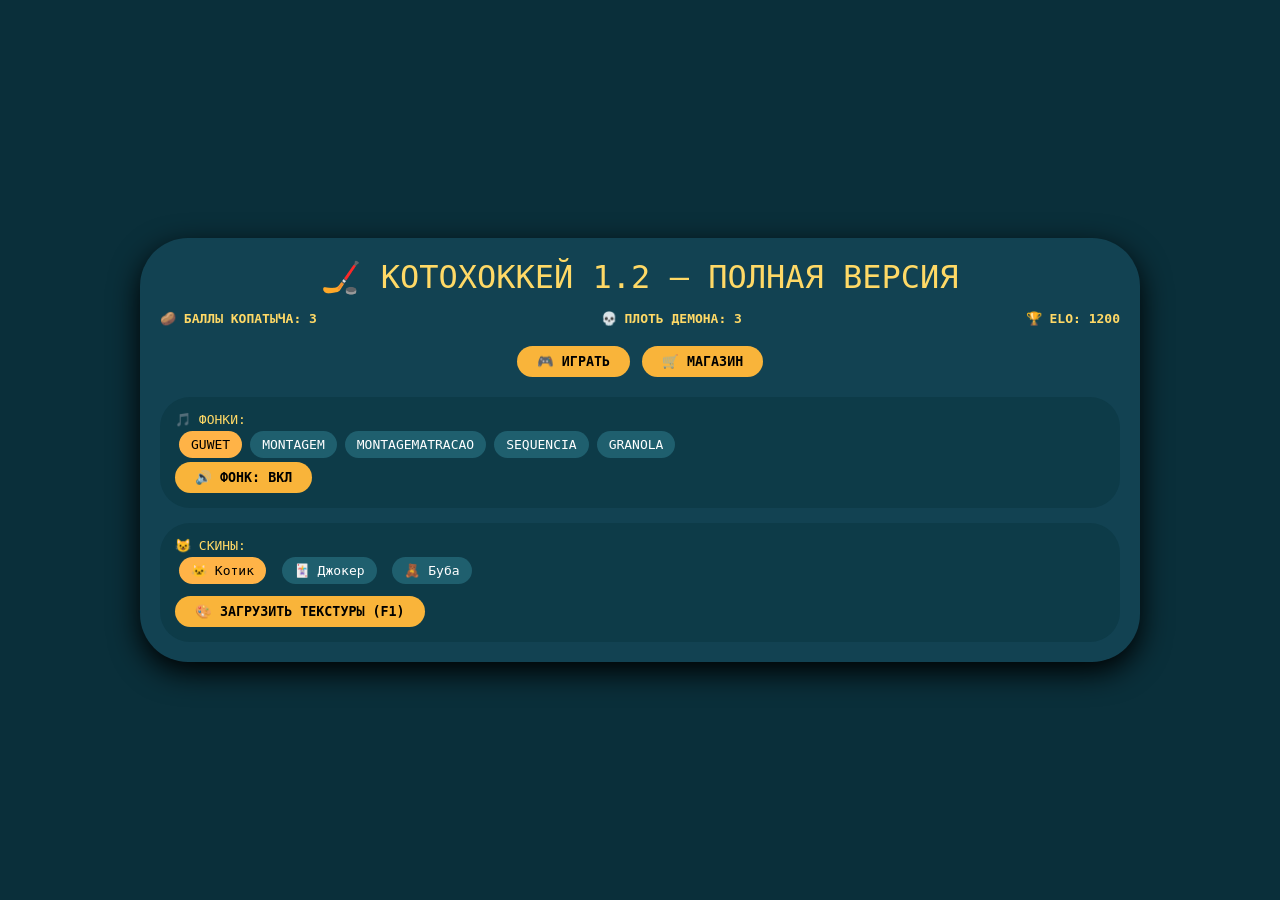
==== commit a3a029a5: "Create index.html" ====
--- a/game/index.html
+++ b/game/index.html
@@ -3,7 +3,7 @@
 <head>
     <meta charset="UTF-8">
     <meta name="viewport" content="width=device-width, initial-scale=1.0, user-scalable=no">
-    <title>CAT HOCKEY 1.2 — КОПАТЫЧ И МАКИМА</title>
+    <title>CAT HOCKEY 1.2 — ПОЛНАЯ ВЕРСИЯ</title>
     <style>
         * { user-select: none; touch-action: none; box-sizing: border-box; margin: 0; padding: 0; }
         body { background: #0a2f3a; min-height: 100vh; display: flex; justify-content: center; align-items: center; font-family: monospace; padding: 20px; }
@@ -11,19 +11,19 @@
         .game-title { font-size: 2rem; color: #ffd966; text-align: center; margin-bottom: 15px; }
         .menu-buttons { display: flex; flex-wrap: wrap; gap: 12px; justify-content: center; margin: 20px 0; }
         button { background: #f9b43a; border: none; padding: 8px 20px; border-radius: 40px; font-weight: bold; cursor: pointer; font-family: monospace; }
-        .shop-panel, .skins-panel { background: #0d3b48; border-radius: 30px; padding: 15px; margin-top: 15px; }
+        .shop-panel, .skins-panel, .track-panel { background: #0d3b48; border-radius: 30px; padding: 15px; margin-top: 15px; }
         .valuta { display: flex; justify-content: space-between; margin-bottom: 15px; color: #ffd966; font-weight: bold; }
         .hidden { display: none; }
         canvas { width: 100%; border-radius: 32px; background: #b9e6f5; cursor: none; }
         .stats { display: flex; justify-content: space-between; margin-top: 10px; color: white; }
-        .skin-card { display: inline-block; background: #1f5f6e; padding: 6px 12px; border-radius: 30px; cursor: pointer; margin: 4px; }
-        .skin-card.selected { background: #ffb347; color: black; }
+        .skin-card, .track-btn { display: inline-block; background: #1f5f6e; padding: 6px 12px; border-radius: 30px; cursor: pointer; margin: 4px; color: white; }
+        .skin-card.selected, .track-btn.active { background: #ffb347; color: black; }
         @media (max-width: 600px) { button { padding: 6px 12px; font-size: 0.8rem; } .game-title { font-size: 1.5rem; } }
     </style>
 </head>
 <body>
 <div id="mainMenu" class="main-menu">
-    <div class="game-title">🏒 КОТОХОККЕЙ 1.2 — КОПАТЫЧ & МАКИМА 🛒</div>
+    <div class="game-title">🏒 КОТОХОККЕЙ 1.2 — ПОЛНАЯ ВЕРСИЯ</div>
     <div class="valuta">
         <span>🥔 БАЛЛЫ КОПАТЫЧА: <span id="kopatychPoints">0</span></span>
         <span>💀 ПЛОТЬ ДЕМОНА: <span id="ganniPoints">0</span></span>
@@ -40,6 +40,11 @@
         <button id="buyWaterKatana">💧 КАТАНА ВОДЫ (ГЛЫБА) — 7💀</button>
         <button id="exchangeBtn">🔄 ОБМЕН: 1🥔 ↔ 3💀</button>
         <button id="closeShopBtn">❌ ЗАКРЫТЬ</button>
+    </div>
+    <div class="track-panel">
+        <div style="color:#ffd966">🎵 ФОНКИ:</div>
+        <div id="trackButtons"></div>
+        <button id="fonkToggleBtn">🔊 ФОНК: ВКЛ</button>
     </div>
     <div class="skins-panel">
         <div style="color:#ffd966">😺 СКИНЫ:</div>
@@ -60,7 +65,7 @@
     </div>
 </div>
 <script>
-    // ========== ИНИЦИАЛИЗАЦИЯ ==========
+    // ========== ВАЛЮТЫ, ELO, БАФФЫ ==========
     let kopatych = localStorage.getItem('kopatych') ? parseInt(localStorage.getItem('kopatych')) : 3;
     let ganni = localStorage.getItem('ganni') ? parseInt(localStorage.getItem('ganni')) : 3;
     let elo = localStorage.getItem('elo') ? parseInt(localStorage.getItem('elo')) : 1200;
@@ -70,9 +75,7 @@
     let playerScore = 0, enemyScore = 0;
     let playerX = 365, enemyX = 365;
     let puck = { x: 400, y: 250, vx: 2.2, vy: -2.2, r: 9 };
-    let animationId = null;
     const WIN_GOALS = 3;
-
     function updateUI() {
         document.getElementById('kopatychPoints').innerText = kopatych;
         document.getElementById('ganniPoints').innerText = ganni;
@@ -82,44 +85,57 @@
         localStorage.setItem('elo', elo);
         localStorage.setItem('skin', selectedSkin);
     }
-    function addKopatych() { kopatych++; updateUI(); alert('🏆 +1 Балл Копатыча (за победу)!'); }
+    function addKopatych() { kopatych++; updateUI(); alert('🏆 +1 Балл Копатыча!'); }
     function addWinElo() { elo += 25; updateUI(); alert('🏆 +25 ELO!'); }
     function addLossElo() { elo = Math.max(800, elo - 20); updateUI(); alert('💔 -20 ELO'); }
 
-    // ========== МАГАЗИН И ВАЛЮТЫ ==========
+    // ========== МАГАЗИН ==========
     document.getElementById('shopBtn').onclick = () => document.getElementById('shopPanel').classList.toggle('hidden');
     document.getElementById('closeShopBtn').onclick = () => document.getElementById('shopPanel').classList.add('hidden');
-    document.getElementById('buyShield').onclick = () => {
-        if (kopatych >= 2) { kopatych -= 2; activeBuff.shield = true; alert('📚 Щит активен! Защитит от 1 гола.'); updateUI(); }
-        else alert('Не хватает баллов Копатыча!');
-    };
-    document.getElementById('buyChainsaw').onclick = () => {
-        if (kopatych >= 3) { kopatych -= 3; activeBuff.chainsaw = true; alert('⛓️ РЕЖИМ БЕНЗОПИЛА! Шайба будет огненной.'); updateUI(); }
-        else alert('Не хватает баллов Копатыча!');
-    };
-    document.getElementById('buyWaterKatana').onclick = () => {
-        if (ganni >= 7) { ganni -= 7; activeBuff.waterKatana = true; alert('💧 Катана Воды (Глыба) готова!'); updateUI(); }
-        else alert('Нужно 7 Плоти демона!');
-    };
+    document.getElementById('buyShield').onclick = () => { if (kopatych >= 2) { kopatych -= 2; activeBuff.shield = true; alert('📚 Щит активен!'); updateUI(); } else alert('Не хватает баллов!'); };
+    document.getElementById('buyChainsaw').onclick = () => { if (kopatych >= 3) { kopatych -= 3; activeBuff.chainsaw = true; alert('⛓️ РЕЖИМ БЕНЗОПИЛА!'); updateUI(); } else alert('Не хватает баллов!'); };
+    document.getElementById('buyWaterKatana').onclick = () => { if (ganni >= 7) { ganni -= 7; activeBuff.waterKatana = true; alert('💧 Катана Воды готова!'); updateUI(); } else alert('Нужно 7 Плоти!'); };
     document.getElementById('exchangeBtn').onclick = () => {
         let choice = prompt('1 — БК → Плоть (1→3)\n2 — Плоть → БК (3→1)');
-        if (choice === '1' && kopatych >= 1) { kopatych--; ganni += 3; updateUI(); alert('Обмен выполнен!'); }
-        else if (choice === '2' && ganni >= 3) { ganni -= 3; kopatych++; updateUI(); alert('Обмен выполнен!'); }
-        else alert('Недостаточно ресурсов или неверный выбор');
+        if (choice === '1' && kopatych >= 1) { kopatych--; ganni += 3; updateUI(); alert('Обмен!'); }
+        else if (choice === '2' && ganni >= 3) { ganni -= 3; kopatych++; updateUI(); alert('Обмен!'); }
+        else alert('Не хватает!');
     };
 
+    // ========== ФОНКИ ==========
+    const TRACKS = {
+        guwet: '033109582300.mp3',
+        montagem: 'n0m1ko%2C%20NVXUS%20%E2%80%94%20MONTAGEM%20PEGADAS%20(www.lightaudio.ru)%20(1).mp3',
+        montagemAtracao: 'Blxze! , DJ LXILL, NVXUS — MONTAGEM ATRAÇÃO (www.lightaudio.ru).mp3',
+        sequencia: 'Elias_EE_-_SEQUNCIA_DO_MADRUGADA_ALT_VER_-_SLOWED_79679509.mp3',
+        granola: 'NVXUS, AzuriusS, BLXZE! , DJ LXILL — MONTAGEM GRANOLA 2 (www.lightaudio.ru).mp3'
+    };
+    let currentTrack = 'guwet';
+    let audio = new Audio();
+    let fonkEnabled = true;
+    function loadTrack(trackId) { if (!TRACKS[trackId]) return; let wasPlaying = fonkEnabled && !audio.paused; audio.pause(); audio = new Audio(TRACKS[trackId]); audio.loop = true; audio.volume = 0.7; if (wasPlaying && fonkEnabled) audio.play(); currentTrack = trackId; document.querySelectorAll('.track-btn').forEach(btn => btn.classList.remove('active')); document.querySelector(`.track-btn[data-track="${trackId}"]`).classList.add('active'); }
+    function toggleFonk() { if (fonkEnabled) { audio.pause(); fonkEnabled = false; document.getElementById('fonkToggleBtn').innerHTML = '🔇 ФОНК: ВЫКЛ'; } else { audio.play(); fonkEnabled = true; document.getElementById('fonkToggleBtn').innerHTML = '🔊 ФОНК: ВКЛ'; } }
+    function firstPlay() { if (fonkEnabled && audio.paused) audio.play(); document.removeEventListener('click', firstPlay); document.removeEventListener('touchstart', firstPlay); }
+    document.addEventListener('click', firstPlay); document.addEventListener('touchstart', firstPlay);
+    let trackContainer = document.getElementById('trackButtons');
+    for (let [id, url] of Object.entries(TRACKS)) { let btn = document.createElement('span'); btn.className = 'track-btn'; btn.setAttribute('data-track', id); btn.innerText = id.toUpperCase(); btn.onclick = () => loadTrack(id); trackContainer.appendChild(btn); }
+    document.getElementById('fonkToggleBtn').onclick = toggleFonk;
+    loadTrack('guwet');
+
+    // ========== ЗВУКИ ==========
+    const hitSound = new Audio('Udar.mp3');
+    const whistleSound = new Audio('svistok.mp3');
+    const crowdSound = new Audio('tribuna.mp3');
+    crowdSound.loop = true; crowdSound.volume = 0.3;
+    function playHit() { if (gameActive) { hitSound.currentTime = 0; hitSound.play().catch(e=>{}); } }
+    function playWhistle() { if (gameActive) { whistleSound.currentTime = 0; whistleSound.play().catch(e=>{}); } }
+    function startCrowd() { if (gameActive) crowdSound.play().catch(e=>{}); }
+    function stopCrowd() { crowdSound.pause(); crowdSound.currentTime = 0; }
+
     // ========== СКИНЫ ==========
-    document.querySelectorAll('.skin-card').forEach(card => {
-        card.onclick = () => {
-            document.querySelectorAll('.skin-card').forEach(c => c.classList.remove('selected'));
-            card.classList.add('selected');
-            selectedSkin = card.getAttribute('data-skin');
-            updateUI();
-        };
-        if (card.getAttribute('data-skin') === selectedSkin) card.classList.add('selected');
-    });
-
-    // ========== ЗАГРУЗКА ТЕКСТУР ==========
+    document.querySelectorAll('.skin-card').forEach(card => { card.onclick = () => { document.querySelectorAll('.skin-card').forEach(c => c.classList.remove('selected')); card.classList.add('selected'); selectedSkin = card.getAttribute('data-skin'); updateUI(); }; if (card.getAttribute('data-skin') === selectedSkin) card.classList.add('selected'); });
+
+    // ========== ТЕКСТУРЫ (КОТ, ВРАГ, ЛЁД) ==========
     let customIce = localStorage.getItem('customIce');
     let customCat = localStorage.getItem('customCat');
     let customEnemy = localStorage.getItem('customEnemy');
@@ -145,44 +161,34 @@
     document.addEventListener('keydown', (e) => { if(e.key === 'F1') openTextureMenu(); });
 
     // ========== ФИЗИКА ИГРЫ ==========
-    const canvas = document.getElementById('gameCanvas');
-    const ctx = canvas.getContext('2d');
-    canvas.width = 800; canvas.height = 500;
+    const canvas = document.getElementById('gameCanvas'); const ctx = canvas.getContext('2d'); canvas.width = 800; canvas.height = 500;
     function resetPuck() { puck = { x: 400, y: 250, vx: (Math.random() - 0.5)*4, vy: (Math.random() - 0.5)*3, r: 9 }; }
     function updateGame() {
         if (!gameActive) return;
         puck.x += puck.vx; puck.y += puck.vy;
-        if (puck.x - puck.r <= 0 || puck.x + puck.r >= 800) puck.vx = -puck.vx;
-        if (puck.y - puck.r <= 0) puck.vy = Math.abs(puck.vy);
-        if (puck.y + puck.r >= 485) { enemyScore++; checkShieldAndGoal('enemy'); updateUIScore(); resetPuck(); }
-        if (puck.y - puck.r <= 15) { playerScore++; updateUIScore(); resetPuck(); }
+        if (puck.x - puck.r <= 0 || puck.x + puck.r >= 800) { puck.vx = -puck.vx; playHit(); }
+        if (puck.y - puck.r <= 0) { puck.vy = Math.abs(puck.vy); playHit(); }
+        if (puck.y + puck.r >= 485) { if(activeBuff.shield) { activeBuff.shield = false; alert('📚 Щит заблокировал гол!'); } else { enemyScore++; playWhistle(); updateUIScore(); resetPuck(); } }
+        if (puck.y - puck.r <= 15) { playerScore++; playWhistle(); updateUIScore(); resetPuck(); }
         if (puck.y + puck.r >= 450 && puck.x + puck.r >= playerX && puck.x - puck.r <= playerX + 70) {
             let angle = ((puck.x - playerX) / 70 - 0.5)*1.6;
             let sp = Math.hypot(puck.vx, puck.vy)*1.08;
-            puck.vx = Math.cos(angle)*sp; puck.vy = -Math.abs(Math.sin(angle)*sp);
-            puck.y = 449 - puck.r;
-            if(activeBuff.waterKatana && Math.random()<0.3) { enemyX += 20; alert('💧 Катана Воды испугала врага!'); }
+            puck.vx = Math.cos(angle)*sp; puck.vy = -Math.abs(Math.sin(angle)*sp); puck.y = 449 - puck.r; playHit();
+            if(activeBuff.waterKatana && Math.random()<0.3) { enemyX = Math.min(Math.max(enemyX+30,10),720); alert('💧 Катана Воды испугала врага!'); }
         }
-        let target = puck.x - 35;
-        target = Math.min(Math.max(target,10),720);
+        let target = puck.x - 35; target = Math.min(Math.max(target,10),720);
         enemyX += (target - enemyX)*0.09;
         if (puck.y - puck.r <= 51 && puck.y + puck.r >= 25 && puck.x + puck.r >= enemyX && puck.x - puck.r <= enemyX + 70) {
             let angle = ((puck.x - enemyX) / 70 - 0.5)*1.5;
             let sp = Math.hypot(puck.vx, puck.vy)*1.05;
-            puck.vx = Math.cos(angle)*sp; puck.vy = Math.abs(Math.sin(angle)*sp);
-            puck.y = 52;
-            if(activeBuff.chainsaw) { /* просто пробивает */ }
+            puck.vx = Math.cos(angle)*sp; puck.vy = Math.abs(Math.sin(angle)*sp); puck.y = 52; playHit();
         }
-    }
-    function checkShieldAndGoal(scorer) {
-        if(scorer === 'enemy' && activeBuff.shield) { activeBuff.shield = false; alert('📚 ЩИТ «Учебник русского» заблокировал гол!'); return false; }
-        return true;
     }
     function updateUIScore() {
         document.getElementById('playerScore').innerText = playerScore;
         document.getElementById('enemyScore').innerText = enemyScore;
-        if(playerScore >= WIN_GOALS) { gameActive=false; addKopatych(); addWinElo(); alert('🎉 ПОБЕДА!'); document.getElementById('backToMenuBtn').click(); }
-        else if(enemyScore >= WIN_GOALS) { gameActive=false; addLossElo(); alert('😭 ПОРАЖЕНИЕ...'); document.getElementById('backToMenuBtn').click(); }
+        if(playerScore >= WIN_GOALS) { gameActive=false; addKopatych(); addWinElo(); stopCrowd(); alert('🎉 ПОБЕДА!'); document.getElementById('backToMenuBtn').click(); }
+        else if(enemyScore >= WIN_GOALS) { gameActive=false; addLossElo(); stopCrowd(); alert('😭 ПОРАЖЕНИЕ...'); document.getElementById('backToMenuBtn').click(); }
     }
     function draw() {
         ctx.clearRect(0,0,800,500);
@@ -190,10 +196,7 @@
         else if(defaultIce.complete) ctx.drawImage(defaultIce,0,0,800,500);
         else { ctx.fillStyle='#aacfaa'; ctx.fillRect(0,0,800,500); }
         if(customCat && catImg.complete) ctx.drawImage(catImg, playerX,450,70,26);
-        else {
-            ctx.fillStyle='#4a704a'; ctx.fillRect(playerX,450,70,26);
-            ctx.font='26px monospace'; ctx.fillStyle='#f9f2cf'; ctx.fillText(selectedSkin, playerX+22,470);
-        }
+        else { ctx.fillStyle='#4a704a'; ctx.fillRect(playerX,450,70,26); ctx.font='26px monospace'; ctx.fillStyle='#f9f2cf'; ctx.fillText(selectedSkin, playerX+22,470); }
         if(customEnemy && enemyImg.complete) ctx.drawImage(enemyImg, enemyX,25,70,26);
         else { ctx.fillStyle='#b57a4a'; ctx.fillRect(enemyX,25,70,26); ctx.fillStyle='#2f2a1f'; ctx.fillText('😾', enemyX+24,48); }
         if(activeBuff.chainsaw) ctx.fillStyle='#ff4444';
@@ -203,12 +206,8 @@
     function loop() { updateGame(); draw(); requestAnimationFrame(loop); }
     loop();
 
-    function startGame() {
-        gameActive = true; playerScore = 0; enemyScore = 0; updateUIScore(); resetPuck(); playerX = 365; enemyX = 365;
-        document.getElementById('mainMenu').classList.add('hidden');
-        document.getElementById('gameContainer').classList.remove('hidden');
-    }
-    function backToMenu() { gameActive=false; document.getElementById('mainMenu').classList.remove('hidden'); document.getElementById('gameContainer').classList.add('hidden'); activeBuff = { shield: false, chainsaw: false, waterKatana: false }; updateUI(); }
+    function startGame() { gameActive = true; playerScore = 0; enemyScore = 0; updateUIScore(); resetPuck(); playerX = 365; enemyX = 365; startCrowd(); document.getElementById('mainMenu').classList.add('hidden'); document.getElementById('gameContainer').classList.remove('hidden'); }
+    function backToMenu() { gameActive=false; stopCrowd(); document.getElementById('mainMenu').classList.remove('hidden'); document.getElementById('gameContainer').classList.add('hidden'); activeBuff = { shield: false, chainsaw: false, waterKatana: false }; updateUI(); }
     function resetMatch() { playerScore = 0; enemyScore = 0; updateUIScore(); resetPuck(); gameActive = true; }
     function move(e) { if(!gameActive) return; let rect = canvas.getBoundingClientRect(); let x = (e.clientX - rect.left)*(800/rect.width); playerX = Math.min(Math.max(x-35,10),720); }
     canvas.addEventListener('mousemove', move); canvas.addEventListener('touchmove', (e)=>{ e.preventDefault(); if(e.touches[0]) move(e.touches[0]); });
@@ -218,4 +217,4 @@
     updateUI();
 </script>
 </body>
-</html>
+  </html>
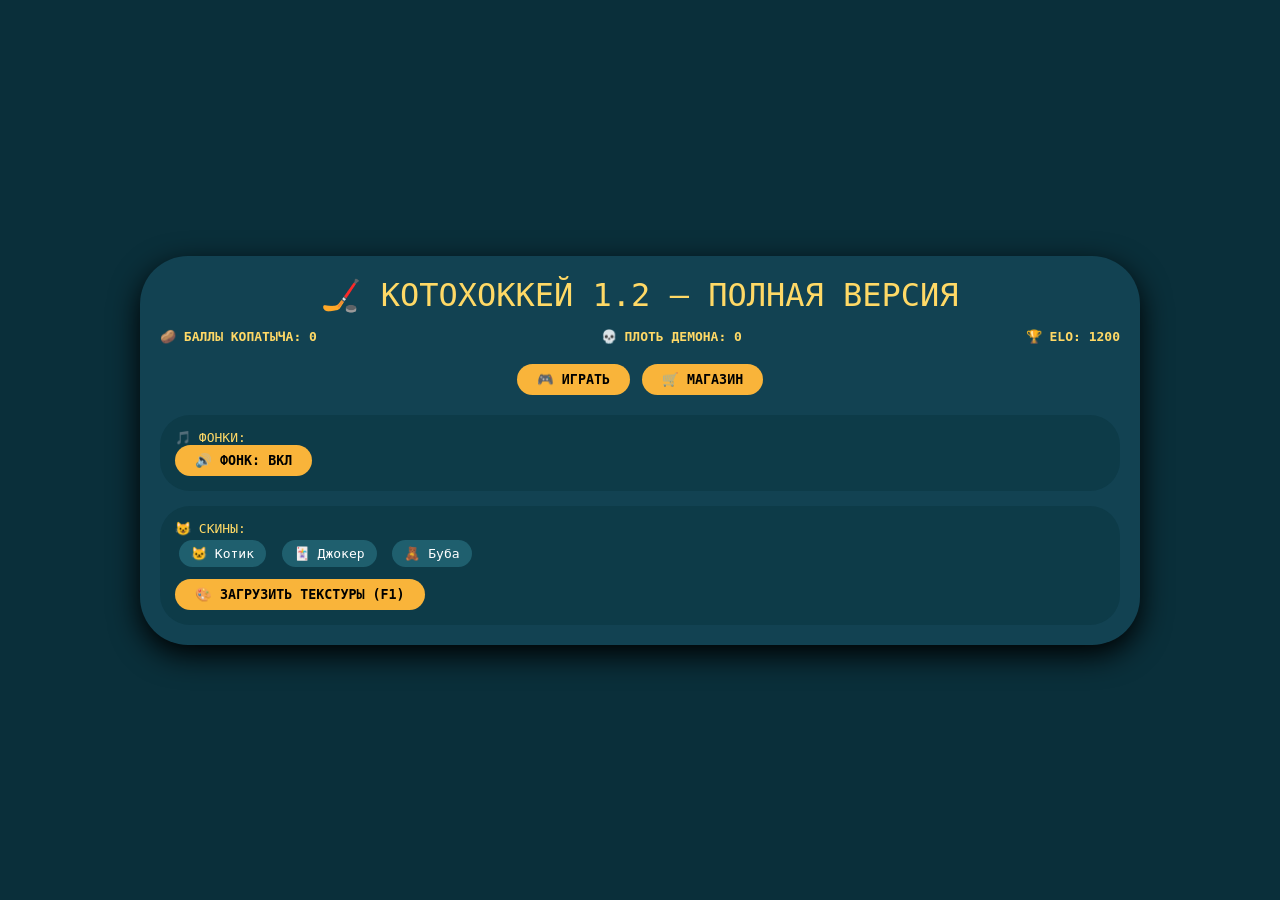
==== commit cc39ee32: "Create index.html" ====
--- a/game/index.html
+++ b/game/index.html
@@ -215,6 +215,11 @@
     document.getElementById('backToMenuBtn').onclick = backToMenu;
     document.getElementById('resetMatchBtn').onclick = resetMatch;
     updateUI();
+  <div style="text-align: center; margin-top: 25px; padding: 8px; background: #00000055; border-radius: 20px; font-size: 0.7rem; color: #aaa;">
+    ⚰️ <strong>ПРОЕКТ ПОГРЕБЁН</strong> ⚰️<br>
+    Но Джокер всё ещё орёт про баллы, а Буба тыкает в розетку.<br>
+    <span style="color: #ffaa66;">Версия 1.2 — навсегда.</span>
+</div>
 </script>
 </body>
   </html>
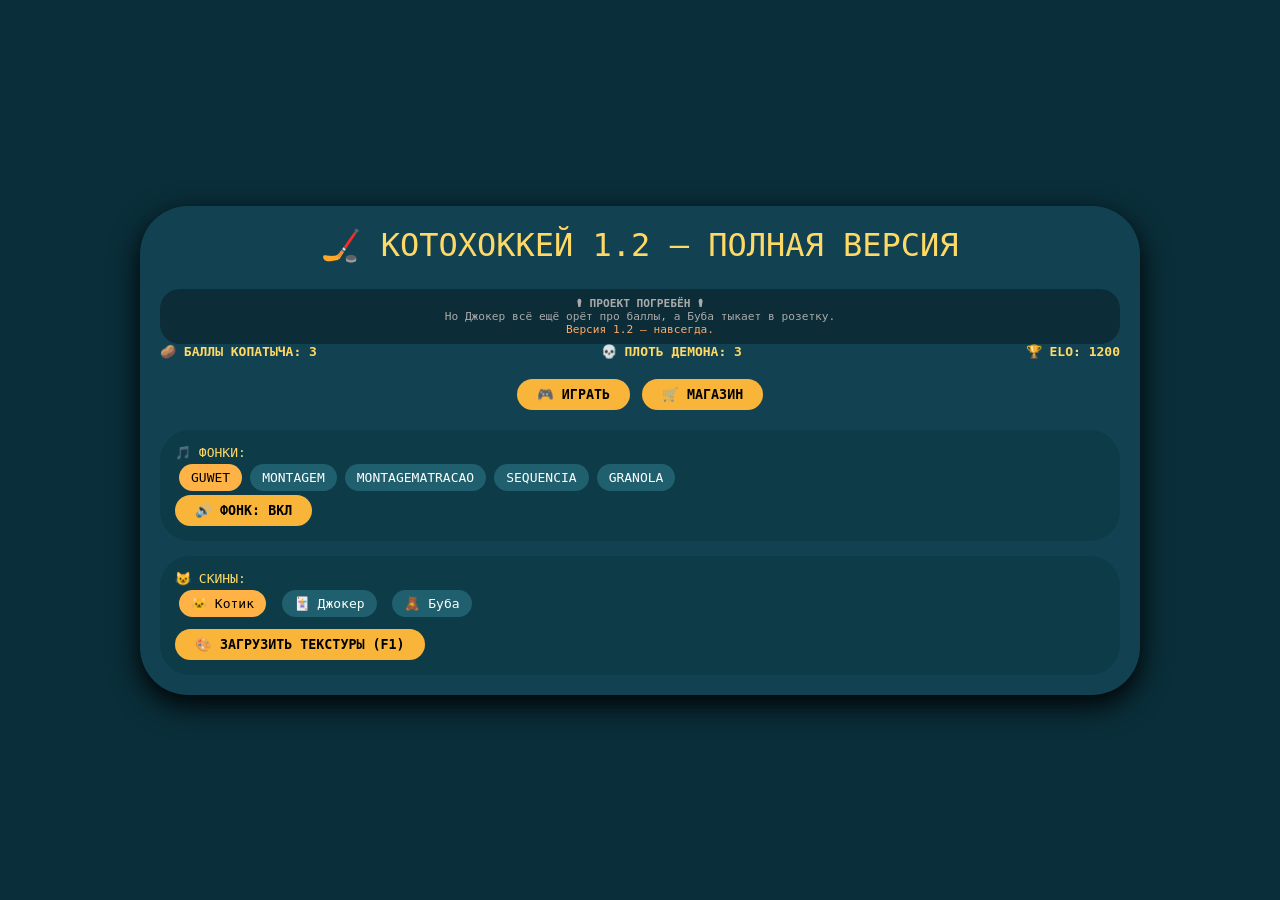
==== commit e3ac8f42: "Create index.html" ====
--- a/game/index.html
+++ b/game/index.html
@@ -24,6 +24,11 @@
 <body>
 <div id="mainMenu" class="main-menu">
     <div class="game-title">🏒 КОТОХОККЕЙ 1.2 — ПОЛНАЯ ВЕРСИЯ</div>
+  <div style="text-align: center; margin-top: 25px; padding: 8px; background: #00000055; border-radius: 20px; font-size: 0.7rem; color: #aaa;">
+    ⚰️ <strong>ПРОЕКТ ПОГРЕБЁН</strong> ⚰️<br>
+    Но Джокер всё ещё орёт про баллы, а Буба тыкает в розетку.<br>
+    <span style="color: #ffaa66;">Версия 1.2 — навсегда.</span>
+  </div>
     <div class="valuta">
         <span>🥔 БАЛЛЫ КОПАТЫЧА: <span id="kopatychPoints">0</span></span>
         <span>💀 ПЛОТЬ ДЕМОНА: <span id="ganniPoints">0</span></span>
@@ -215,11 +220,6 @@
     document.getElementById('backToMenuBtn').onclick = backToMenu;
     document.getElementById('resetMatchBtn').onclick = resetMatch;
     updateUI();
-  <div style="text-align: center; margin-top: 25px; padding: 8px; background: #00000055; border-radius: 20px; font-size: 0.7rem; color: #aaa;">
-    ⚰️ <strong>ПРОЕКТ ПОГРЕБЁН</strong> ⚰️<br>
-    Но Джокер всё ещё орёт про баллы, а Буба тыкает в розетку.<br>
-    <span style="color: #ffaa66;">Версия 1.2 — навсегда.</span>
-</div>
 </script>
 </body>
   </html>
